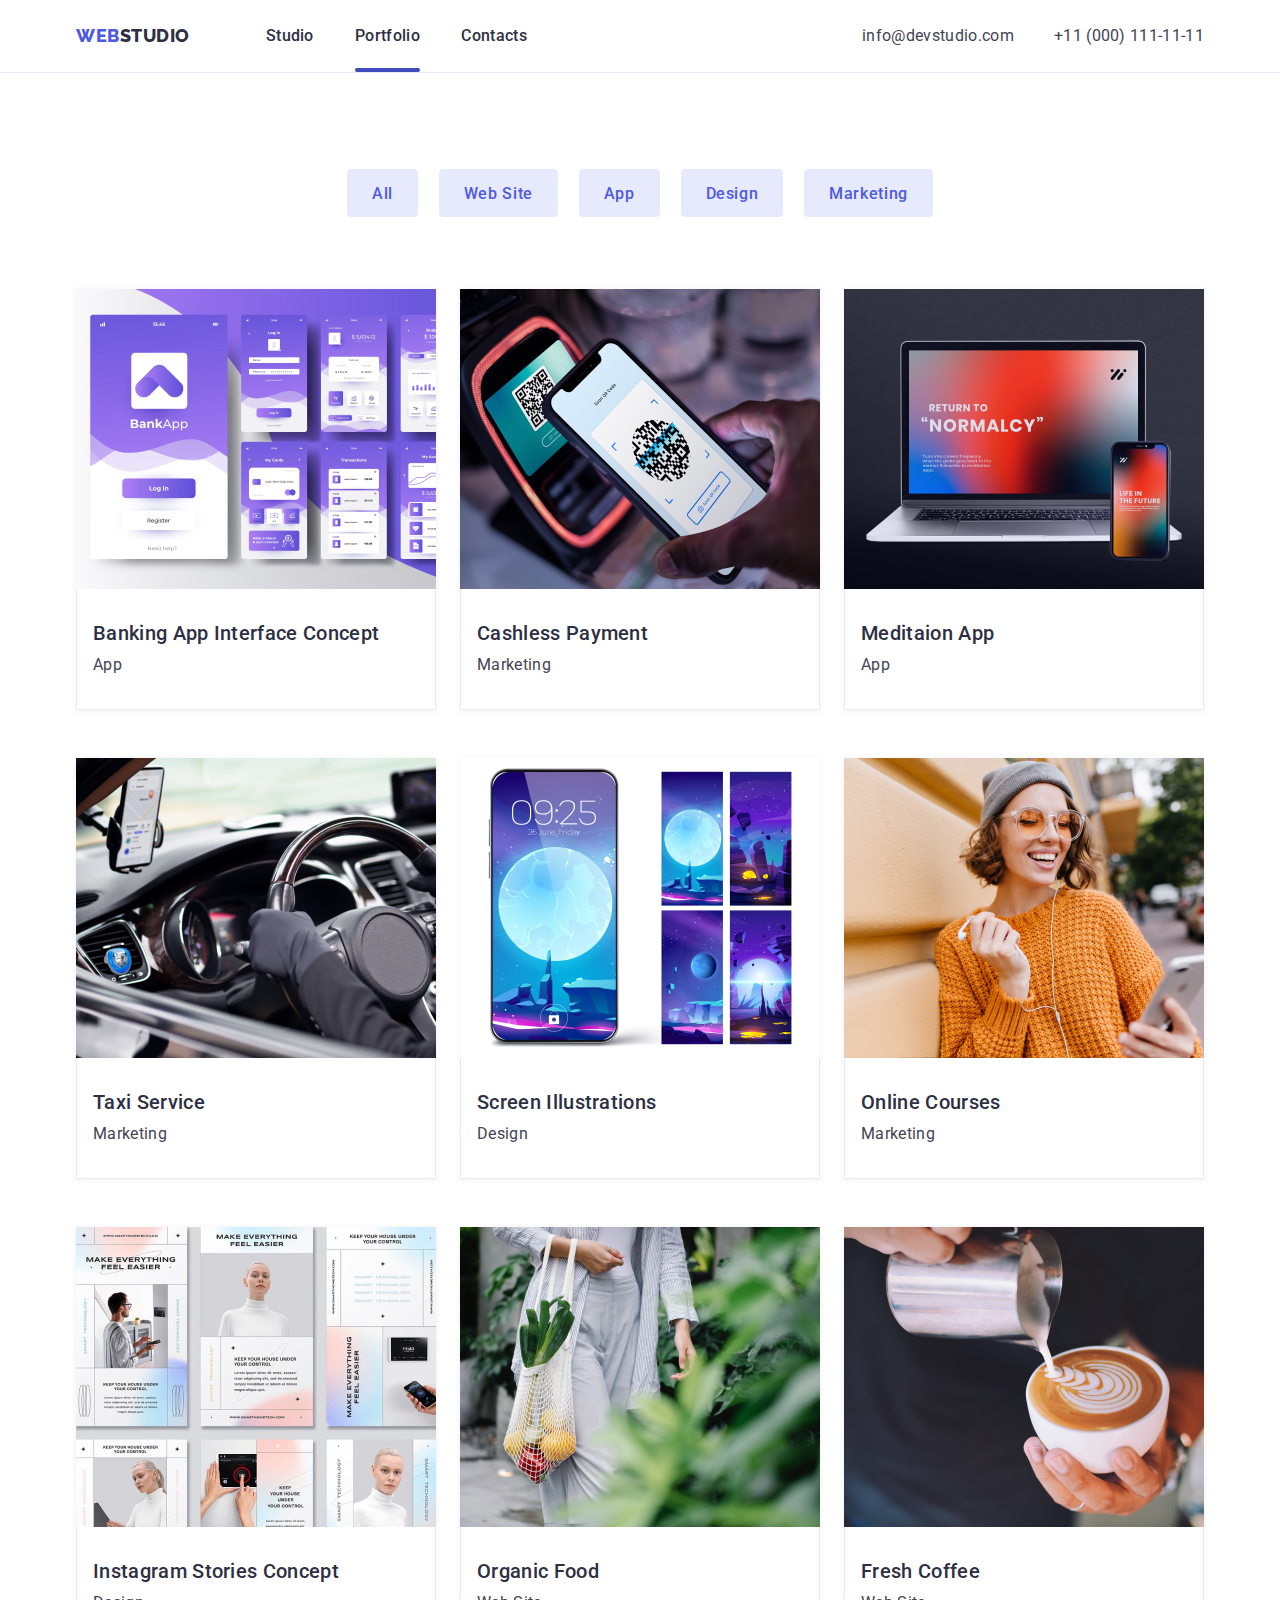
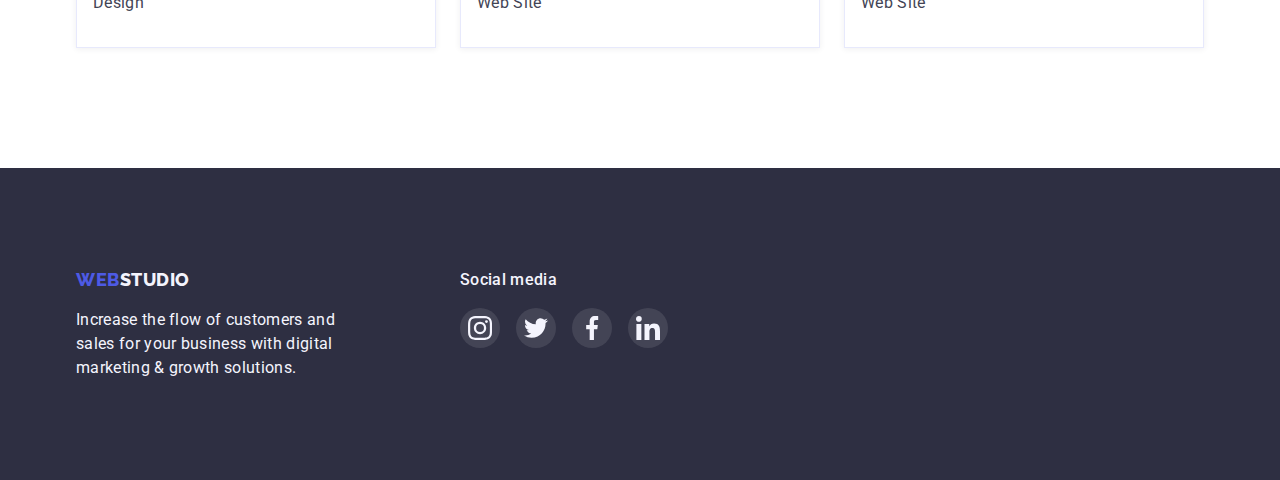
==== portfolio.html @ dc466aa8 "update" ====
<!DOCTYPE html>
<html lang="en">
  <head>
    <meta charset="UTF-8" />
    <meta http-equiv="X-UA-Compatible" content="IE=edge" />
    <meta name="viewport" content="width=device-width, initial-scale=1.0" />
    <title>WebStudio</title>
    <link rel="preconnect" href="https://fonts.googleapis.com" />
    <link rel="preconnect" href="https://fonts.gstatic.com" crossorigin />
    <link
      href="https://fonts.googleapis.com/css2?family=Raleway:wght@800&family=Roboto:wght@400;500;700;900&display=swap"
      rel="stylesheet"
    />
    <link
      href="https://cdn.jsdelivr.net/npm/modern-normalize@1.1.0/modern-normalize.min.css"
      rel="stylesheet"
    />
    <link rel="stylesheet" href="./css/styles.css" />
  </head>
  <body>
    <header>
      <div class="container flexbox-header">
        <nav class="nav-heder">
          <a class="logo link" href="./index.html"
            >Web<span class="logo-heder">Studio</span></a
          >
          <ul class="flexbox-nav">
            <li>
              <a class="stail-nav link" href="./index.html">Studio</a>
            </li>
            <li>
              <a class="stail-nav link current" href="./portfolio.html"
                >Portfolio</a
              >
            </li>
            <li>
              <a class="stail-nav link" href="">Contacts</a>
            </li>
          </ul>
        </nav>
        <ul class="flexbox-сontakts">
          <li>
            <a class="stail-contacts link" href="mailto:info@devstudio.com "
              >info@devstudio.com
            </a>
          </li>
          <li>
            <a class="stail-contacts link" href="tel:+110001111111 "
              >+11 (000) 111-11-11
            </a>
          </li>
        </ul>
      </div>
    </header>
    <main>
      <section class="section">
        <div class="container">
          <h1 hidden>portfolio</h1>
          <ul class="list box-filter">
            <li>
              <button class="filtr-btn" type="button">All</button>
            </li>
            <li>
              <button class="filtr-btn" type="button">Web Site</button>
            </li>
            <li>
              <button class="filtr-btn" type="button">App</button>
            </li>
            <li>
              <button class="filtr-btn" type="button">Design</button>
            </li>
            <li>
              <button class="filtr-btn" type="button">Marketing</button>
            </li>
          </ul>
          <ul class="list box-projekt">
            <li>
              <a href="" class="card link">
                <div class="tumb">
                  <img src="./image/portfolio/img1.jpg" alt="" width="360" />
                  <div class="overlay">
                    <p class="text-overlay">
                      14 Stylish and User-Friendly App Design Concepts · Task
                      Manager App · Calorie Tracker App · Exotic Fruit Ecommerce
                      App · Cloud Storage App
                    </p>
                  </div>
                </div>
                <div class="box-projekt-kontent">
                  <h2 class="name-proect">Banking App Interface Concept</h2>
                  <p>App</p>
                </div>
              </a>
            </li>
            <li>
              <a href="" class="card link">
                <div class="tumb">
                  <img src="./image/portfolio/img2.jpg" alt="" width="360" />
                  <div class="overlay">
                    <p class="text-overlay">
                      14 Stylish and User-Friendly App Design Concepts · Task
                      Manager App · Calorie Tracker App · Exotic Fruit Ecommerce
                      App · Cloud Storage App
                    </p>
                  </div>
                </div>
                <div class="box-projekt-kontent">
                  <h2 class="name-proect">Cashless Payment</h2>
                  <p>Marketing</p>
                </div>
              </a>
            </li>
            <li>
              <a href="" class="card link">
                <div class="tumb">
                  <img src="./image/portfolio/img3.jpg" alt="" width="360" />
                  <div class="overlay">
                    <p class="text-overlay">
                      14 Stylish and User-Friendly App Design Concepts · Task
                      Manager App · Calorie Tracker App · Exotic Fruit Ecommerce
                      App · Cloud Storage App
                    </p>
                  </div>
                </div>
                <div class="box-projekt-kontent">
                  <h2 class="name-proect">Meditaion App</h2>
                  <p class="text-projekt">App</p>
                </div>
              </a>
            </li>
            <li>
              <a href="" class="card link">
                <div class="tumb">
                  <img src="./image/portfolio/img4.jpg" alt="" width="360" />
                  <div class="overlay">
                    <p class="text-overlay">
                      14 Stylish and User-Friendly App Design Concepts · Task
                      Manager App · Calorie Tracker App · Exotic Fruit Ecommerce
                      App · Cloud Storage App
                    </p>
                  </div>
                </div>
                <div class="box-projekt-kontent">
                  <h2 class="name-proect">Taxi Service</h2>
                  <p class="text-projekt">Marketing</p>
                </div>
              </a>
            </li>
            <li>
              <a href="" class="card link">
                <div class="tumb">
                  <img src="./image/portfolio/img5.jpg" alt="" width="360" />
                  <div class="overlay">
                    <p class="text-overlay">
                      14 Stylish and User-Friendly App Design Concepts · Task
                      Manager App · Calorie Tracker App · Exotic Fruit Ecommerce
                      App · Cloud Storage App
                    </p>
                  </div>
                </div>
                <div class="box-projekt-kontent">
                  <h2 class="name-proect">Screen Illustrations</h2>
                  <p class="text-projekt">Design</p>
                </div>
              </a>
            </li>
            <li>
              <a href="" class="card link">
                <div class="tumb">
                  <img src="./image/portfolio/img6.jpg" alt="" width="360" />
                  <div class="overlay">
                    <p class="text-overlay">
                      14 Stylish and User-Friendly App Design Concepts · Task
                      Manager App · Calorie Tracker App · Exotic Fruit Ecommerce
                      App · Cloud Storage App
                    </p>
                  </div>
                </div>
                <div class="box-projekt-kontent">
                  <h2 class="name-proect">Online Courses</h2>
                  <p class="text-projekt">Marketing</p>
                </div>
              </a>
            </li>
            <li>
              <a href="" class="card link">
                <div class="tumb">
                  <img src="./image/portfolio/img7.jpg" alt="" width="360" />
                  <div class="overlay">
                    <p class="text-overlay">
                      14 Stylish and User-Friendly App Design Concepts · Task
                      Manager App · Calorie Tracker App · Exotic Fruit Ecommerce
                      App · Cloud Storage App
                    </p>
                  </div>
                </div>
                <div class="box-projekt-kontent">
                  <h2 class="name-proect">Instagram Stories Concept</h2>
                  <p class="text-projekt">Design</p>
                </div>
              </a>
            </li>
            <li>
              <a href="" class="card link">
                <div class="tumb">
                  <img src="./image/portfolio/img8.jpg" alt="" width="360" />
                  <div class="overlay">
                    <p class="text-overlay">
                      14 Stylish and User-Friendly App Design Concepts · Task
                      Manager App · Calorie Tracker App · Exotic Fruit Ecommerce
                      App · Cloud Storage App
                    </p>
                  </div>
                </div>
                <div class="box-projekt-kontent">
                  <h2 class="name-proect">Organic Food</h2>
                  <p>Web Site</p>
                </div>
              </a>
            </li>
            <li>
              <a href="" class="card link">
                <div class="tumb">
                  <img src="./image/portfolio/img9.jpg" alt="" width="360" />
                  <div class="overlay">
                    <p class="text-overlay">
                      14 Stylish and User-Friendly App Design Concepts · Task
                      Manager App · Calorie Tracker App · Exotic Fruit Ecommerce
                      App · Cloud Storage App
                    </p>
                  </div>
                </div>
                <div class="box-projekt-kontent">
                  <h2 class="name-proect">Fresh Coffee</h2>
                  <p>Web Site</p>
                </div>
              </a>
            </li>
          </ul>
        </div>
      </section>
    </main>
    <footer class="footer link">
      <div class="container footer-container">
        <div class="footer-link">
          <a class="logo-web link" href="./index.html"
            >Web<span class="logo-footer"> Studio</span></a
          >
          <p class="fuoter-tet">
            Increase the flow of customers and sales for your business with
            digital marketing & growth solutions.
          </p>
        </div>
        <div class="socmedia">
          <h3 class="footer-title">Social media</h3>
          <ul class="social-footer list">
            <li class="social-item">
              <a
                class="social-link-footer"
                href="https://instagram.com"
                rel="noopener noreferrer"
                aria-label="instagram link"
              >
                <svg class="social-icon-footer" width="24" height="24">
                  <use href="./image/icons.svg#icon-instagram"></use>
                </svg>
              </a>
            </li>
            <li class="social-item">
              <a
                class="social-link-footer"
                href="https://twitter.com"
                rel="noopener noreferrer"
                aria-label="twitter link"
              >
                <svg class="social-icon-footer" width="24" height="24">
                  <use href="./image/icons.svg#icon-twitter"></use>
                </svg>
              </a>
            </li>
            <li class="social-item">
              <a
                class="social-link-footer"
                href="https://facebook.com"
                rel="noopener noreferrer"
                aria-label="facebook link"
              >
                <svg class="social-icon-footer" width="24" height="24">
                  <use href="./image/icons.svg#icon-facebook"></use>
                </svg>
              </a>
            </li>
            <li class="social-item">
              <a
                class="social-link-footer"
                href="https://linkedin.com/"
                rel="noopener noreferrer"
                aria-label="linkedin link"
              >
                <svg class="social-icon-footer" width="24" height="24">
                  <use href="./image/icons.svg#icon-linkedin"></use>
                </svg>
              </a>
            </li>
          </ul>
        </div>
      </div>
    </footer>
  </body>
</html>
---- css/styles.css ----
:root {
  /* fonts */
  --primary-font: "Roboto";
  --logo-font: "Raleway";
  /*Text color*/
  --slate: #434455;
  --light-slate: #8e8f99;

  /* BG color*/
  --background: #ffffff;
  --cornflower: #e7e9fc;

  --iris: #4d5ae5;
  --ocean: #404bbf;
  --navy-blue: #2e2f42;
  --green: #31d0aa;
  --cornflower: #e7e9fc;
  --gloud: #f4f4fd;
  --novy-blue-modal: #2e2f42;
  --grey: #2e2f42;
}
/* reset styles */

h1,
h2,
h3,
h4,
h5,
h6,
p {
  margin: 0px;
}

img {
  display: block;
}

button {
  cursor: pointer;
}

.list {
  list-style-type: none;
  margin: 0;
  padding: 0;
}

.link {
  text-decoration: none;
  color: currentColor;
  display: block;
}

/*Others*/
body {
  font-family: var(--primary-font), sans-serif;
  font-size: 16px;
  line-height: calc(24 / 16);
  letter-spacing: 0.02em;
  color: var(--slate);
}
ul {
  list-style: none;
  margin: 0px;
  padding: 0px;
}
.container {
  width: 1158px;
  padding-right: 15px;
  padding-left: 15px;
  margin-left: auto;
  margin-right: auto;
}
header {
  border-bottom: 1px solid #e7e9fc;
}
.nav-heder {
  display: flex;
  align-items: center;
}
.adress {
  margin-left: auto;
}
.flexbox-header {
  display: flex;
  justify-content: space-between;
  gap: 40px;
}
.flexbox-nav {
  display: flex;
  justify-content: space-between;
  width: 261px;
  margin-left: 76px;
}
.flexbox-сontakts {
  display: flex;
  justify-content: space-between;
  gap: 40px;
}

.stail-nav {
  font-weight: 500;
  letter-spacing: 0.02em;
  color: var(--navy-blue);
  padding: 24px 0px;
  position: relative;

  transition: calor 1000ms cubic-bezier(0.4, 0, 0.2, 1);
}
.stail-nav link:hover,
.stail-nav link:focus {
  color: var(--ocean);
}
.stail-nav.current::after {
  content: "";
  position: absolute;
  display: block;
  bottom: 0;
  width: 100%;
  height: 4px;
  border-radius: 2px;
  background-color: var(--ocean);
}
.stail-nav:hover,
.stail-nav:focus,
.contact:hover,
.contact:focus {
  color: var(--hover-bt);
}
.logo {
  font-family: "Raleway", sans-serif;
  font-style: normal;
  font-weight: 800;
  font-size: 18px;
  line-height: calc(24 / 18);
  letter-spacing: 0.03em;
  text-transform: uppercase;
  color: var(--iris);
}
.logo-heder {
  color: var(--navy-blue);
}
.stail-contacts {
  font-weight: 400;
  letter-spacing: 0.02em;
  color: var(--slate);
  padding: 24px 0px;
}
.stail-contacts:hover,
.stail-contacts:focus {
  color: var(--ocean);
}
.hero {
  display: flex;
  align-items: center;
  justify-content: center;
  max-height: 600px; /*висота контента*/
  max-width: 1440px;
  padding-top: 188px; /*відстань від рамки с середену до контенту*/
  padding-bottom: 188px; /*відстань від рамки с середену до контенту*/
  background-color: var(--navy-blue);
  background-image: linear-gradient(
      rgba(46, 47, 66, 0.7),
      rgba(46, 47, 66, 0.7)
    ),
    url(../image/fon/fon-hero.png);
  background-repeat: no-repeat;
  background-position: center;
  background-size: cover;
  margin-left: auto;
  margin-right: auto;
}
.hero-title {
  font-weight: 700;
  font-size: 56px;
  line-height: calc(60 / 56);
  letter-spacing: 0.02em;
  color: var(--background);
  /*позиціювання*/
  text-align: center; /*розміщення тексту по центру*/
  margin-bottom: 48px; /*нижній відступ від рамки*/
}
.button-stile {
  border: none;
  font-family: "Roboto";
  background: var(--iris);
  font-weight: 500;
  font-size: 16px;
  line-height: calc(24 / 16);
  letter-spacing: 0.04em;
  color: var(--background);
  display: block;
  padding: 16px 32px;
  margin: 0px auto;
  box-shadow: 0px 4px 4px rgba(0, 0, 0, 0.15); /*стиль тіні*/
  border-radius: 4px;
  transition: background-color 250ms cubic-bezier(0.4, 0, 0.2, 1);
}
.button-stile:hover,
.button-stile:focus {
  background-color: var(--ocean);
}
.standart {
  /*внутрішні відступи від рамки*/
  padding-top: 120px;
  padding-bottom: 120px;
}
.list-standards {
  display: flex;
  justify-content: space-between; /*Вирівнює елементи flex вздовж головної осі поточного рядка контейнера flex.*/
}
.li-standart {
  display: flex;
  flex-direction: column;
  align-items: flex-start;
  padding: 0px;
  gap: 8px;
  width: 264px;
}
.icons {
  display: flex;
  width: 264px;
  height: 112px;
  background: var(--gloud);
  border-radius: 4px;
  justify-content: center;
  align-items: center;
}
.icons-stan {
  position: absolute;
  width: 64px;
  height: 64px;
  left: 100px;
  top: 24px;
}
.feature {
  position: absolute;
  width: 1px;
  height: 1px;
  margin: -1px;
  border: 0;
  padding: 0;
  white-space: nowrap;
  clip-path: inset(100%);
  clip: rect(0 0 0 0);
  overflow: hidden;
}

.stile-title-standart {
  font-weight: 500;
  font-size: 20px;
  line-height: calc(24 / 20);
  color: var(--navy-blue);
  margin-bottom: 8px;
}
.stile-text-standart {
  color: var(--slate);
}
.works {
  padding-bottom: 120px;
}
.work {
}

.work-title {
  font-weight: 700;
  font-size: 36px;
  line-height: calc(40 / 36);
  color: var(--navy-blue);
  margin-bottom: 74px;
  text-transform: capitalize; /*Керує ефектами використання великих літер у тексті елемента.*/
  text-align: center; /*Описує, як вбудований вміст блоку вирівнюється по горизонталі, якщо 
                        вміст не повністю заповнює поле рядка.*/
}
.list-works {
  display: flex;
  justify-content: center;
  gap: 24px;
}
.teams {
  background-color: var(--gloud);
  padding-top: 120px;
  padding-bottom: 120px;
}
.team-title {
  font-weight: 700;
  font-size: 36px;
  line-height: calc(40 / 26);
  color: var(--navy-blue);
  text-transform: capitalize;
  text-align: center;
  margin-bottom: 72px;
}
.team-list {
  display: flex;
  gap: 24px;
  justify-content: center;
}
.li-teams {
  width: 264px;

  background: #ffffff;
  box-shadow: 0px 1px 6px rgba(46, 47, 66, 0.08),
    0px 1px 1px rgba(46, 47, 66, 0.16), 0px 2px 1px rgba(46, 47, 66, 0.08);
  border-radius: 0px 0px 4px 4px;
}
.team-name {
  font-weight: 500;
  font-size: 20px;
  line-height: calc(24 / 20);
  letter-spacing: 0.02em;
  color: var(--navy-blue);
  margin-bottom: 8px;
}
.team-position {
  font-weight: 400;
  color: var(--slate);
  margin-bottom: 8px;
}
.team-card-kontent {
  display: flex;
  flex-direction: column;
  justify-content: center;
  align-items: center;
  padding: 32px 16px;
}
.socials {
  display: flex;
  align-items: center;
  justify-content: center;
  gap: 10px;
}
.socials-link {
  display: flex;
  align-items: center;
  justify-content: center;
  width: 44px;
  height: 44px;
  background-color: var(--iris);
  border-radius: 50%;
  transition: background-color 250ms cubic-bezier(0.4, 0, 0.2, 1);
}
.socials-link:hover,
.socials-link:focus {
  background-color: var(--ocean);
}
.socials-icon {
  fill: var(--gloud);
}
.customers {
  padding-top: 130px;
  padding-bottom: 120px;
}
.title-costomers {
  font-size: 36px;
  line-height: calc(40 / 36);
  color: var(--navy-blue);
  text-transform: capitalize;
  text-align: center;
  margin-bottom: 30px;
}
.lists-costomers {
  display: flex;
  justify-content: space-between;
}
.icons-costomer {
  fill: currentColor;
}
.link-castom {
  display: flex;
  width: 168px;
  height: 88px;
  justify-content: center;
  align-items: center;
  color: #8e8f99;
  box-sizing: border-box;
  border: 1px solid #8e8f99;
  border-radius: 4px;
  transition: color 250ms cubic-bezier(0.4, 0, 0.2, 1),
    border 250ms cubic-bezier(0.4, 0, 0.2, 1);
}
.link-castom:hover,
.link-castom:focus {
  color: var(--ocean);
  border: 1px solid #404bbf;
}
.footer {
  background-color: var(--navy-blue);
  padding: 100px 0px;
}
.footer-container {
  display: flex;
}
.footer-link {
  display: flex;
  justify-content: flex-start;
  flex-direction: column;
  margin-right: 120px;
}
.logo-web {
  font-family: var(--logo-font);
  font-weight: 800;
  font-size: 18px;
  line-height: calc(24 / 18);
  letter-spacing: 0.03em;
  text-transform: uppercase;
  display: flex;
  align-items: center;
  color: var(--iris);
}
.logo-footer {
  font-family: var(--logo-font);
  font-weight: 800;
  font-size: 18px;
  line-height: calc(24 / 18);
  letter-spacing: 0.03em;
  color: var(--gloud);
}
.fuoter-tet {
  font-weight: 400;
  font-size: 16px;
  line-height: calc(24 / 16);
  letter-spacing: 0.02em;
  color: var(--gloud);

  margin-top: 16px;
  width: 264px;
  height: 72px;
}
.socmedia {
  display: flex;
  flex-wrap: wrap;
  width: 208px;
  height: 80px;
}
.footer-title {
  color: var(--gloud);
  margin-bottom: 16px;
  font-weight: 500;
  font-size: 16px;
  line-height: calc(24 / 16);
}
.social-footer {
  display: flex;
  align-items: center;
  justify-content: center;
  gap: 16px;
}
.social-icon-footer {
  fill: var(--gloud);
}
.social-link-footer {
  display: flex;
  align-items: center;
  justify-content: center;
  width: 40px;
  height: 40px;

  background-color: rgba(255, 255, 255, 0.1);
  border-radius: 50%;
  transition: background-color 250ms cubic-bezier(0.4, 0, 0.2, 1);
}
.social-link-footer:hover,
.social-link-footer:focus {
  background-color: var(--green);
}

/*Portfolio*/
.section {
  padding-top: 96px;
  padding-bottom: 120px;
}
.box-filter {
  display: flex;
  justify-content: space-between;
  margin-bottom: 72px;
  width: 586px;

  margin-right: auto;
  margin-left: auto;
}
.filtr-btn {
  font-family: "Roboto";
  border: none;
  cursor: pointer;
  font-weight: 500;
  font-size: 16px;
  line-height: calc(24 / 16);
  letter-spacing: 0.04em;
  color: var(--iris);
  background-color: var(--cornflower);
  border: 1px solid #e7e9fc;
  border-radius: 4px;
  height: 48px;
  display: block;
  padding: 12px 24px;
  margin: 0px auto;
  transition: background-color 250ms cubic-bezier(0.4, 0, 0.2, 1),
    color 250ms cubic-bezier(0.4, 0, 0.2, 1),
    border-color 250ms cubic-bezier(0.4, 0, 0.2, 1),
    box-shadow 250ms cubic-bezier(0.4, 0, 0.2, 1);
}
.filtr-btn:hover,
.filtr-btn:focus {
  background-color: var(--ocean);
  color: var(--background);
  border-color: var(--iris);
  box-shadow: 0px 4px 4px rgba(0, 0, 0, 0.25);
}
.box-projekt {
  display: flex;
  flex-wrap: wrap;
  gap: 48px 24px;
}
.tumb {
  position: relative;
  overflow: hidden;
}
.overlay {
  position: absolute;
  top: 0;
  left: 0;
  width: 100%;
  height: 100%;
  transform: translateY(100%);
  transition: transform 250ms;
  transition-timing-function: cubic-bezier(0.4, 0, 0.2, 1);
  background-color: #4d5ae5;
}
.text-overlay {
  padding: 40px 32px;
  color: #f4f4fd;
}
.card:hover,
.card:focus {
  width: 360px;
  height: 420px;
  box-shadow: 0px 1px 6px rgba(46, 47, 66, 0.08);
}

.card:hover .overlay,
.card:focus .overlay {
  transform: translateY(0);
}
.card {
  width: 360px;
  background: #ffffff;
  box-shadow: 0px 1px 6px rgba(46, 47, 66, 0.08);
}
.box-projekt-kontent {
  display: flex;
  flex-direction: column;
  justify-content: center;
  align-items: flex-start;
  padding: 32px 16px;
  gap: 8px;
  border: 1px solid #e7e9fc;
  border-top: none;
}
.name-proect {
  font-weight: 500;
  font-size: 20px;
  line-height: calc(24 / 20);
  color: var(--navy-blue);
}
/**
  |============================
  | Modal window
  |============================
*/
.backdrop {
  position: fixed;
  top: 0;
  left: 0;
  width: 1440px;
  height: 676px;
  background: rgba(46, 47, 66, 0.4);
}
.backdrop.is-hidden {
  left: 180px;
  top: 96px;
  opacity: 0;
  visibility: hidden;
  pointer-events: none;
  transition-delay: 250ms;
}
.modal {
  position: absolute;
  top: calc(50% - 275px);
  left: calc(50% - 225px);
  width: 408px;
  min-height: 576px;
  background-color: #fcfcfc;
  border-radius: 4px;
  box-shadow: 0px 1px 1px rgba(0, 0, 0, 0.14), 0px 1px 3px rgba(0, 0, 0, 0.12),
    0px 2px 1px rgba(0, 0, 0, 0.2);
}
.modal-btn {
  position: absolute;
  top: 8px;
  right: 8px;
  display: flex;
  align-items: center;
  justify-content: center;
  width: 24px;
  height: 24px;
  padding: 0;
  border: none;
  border-radius: 50%;
  background-color: var(--cornflower);
}
.modal-icon {
  background: #e7e9fc;
}
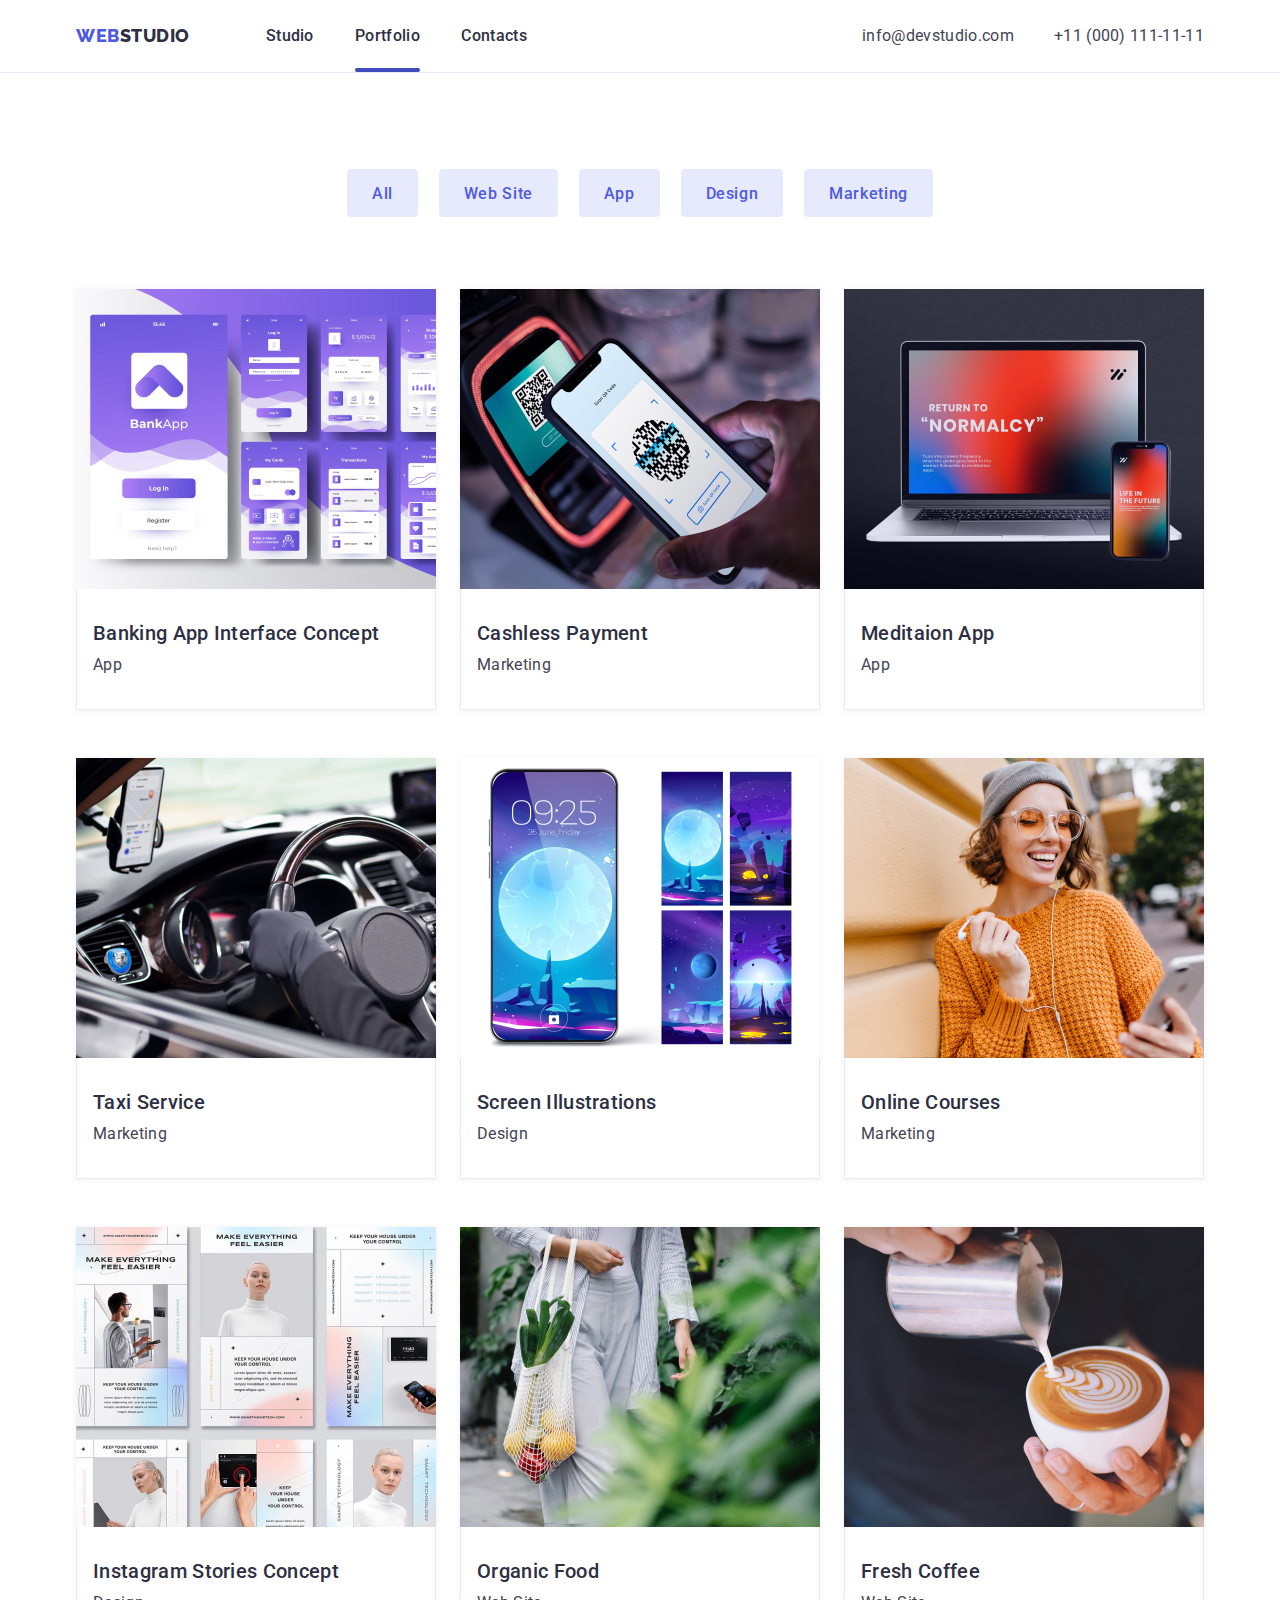
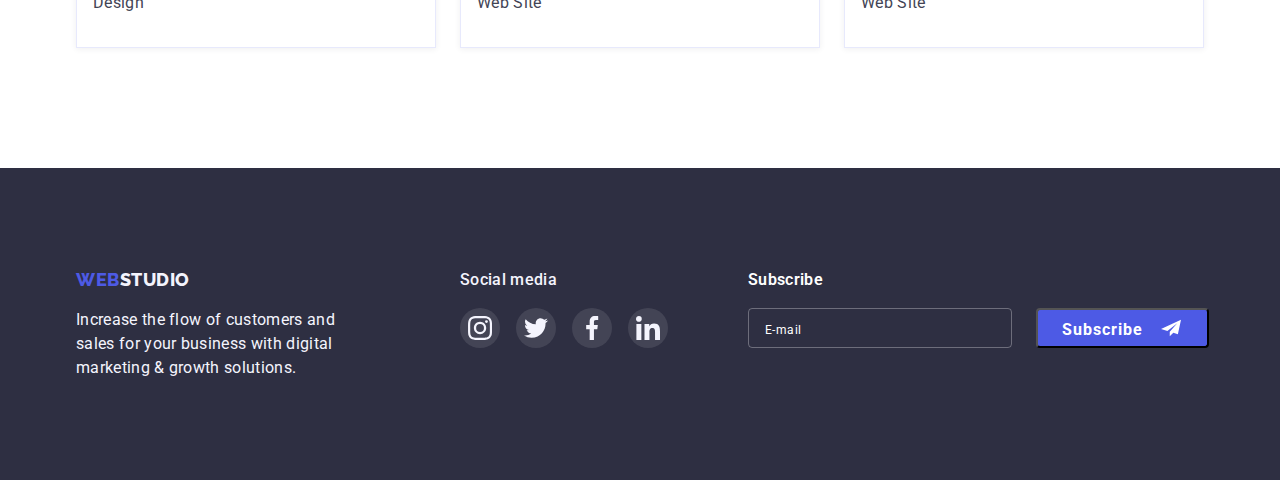
==== commit 714474c5: "гз" ====
--- a/portfolio.html
+++ b/portfolio.html
@@ -304,6 +304,26 @@
             </li>
           </ul>
         </div>
+        <div class="subscrible-wrapper">
+          <b class="text-form-footer">Subscribe</b>
+          <form class="form-footer">
+            <label class="footer-form-label">
+              <input
+                class="footer-form-field"
+                type="email"
+                placeholder="E-mail"
+                name="subscrible-email"
+                required
+              />
+            </label>
+            <button class="button-footer" type="submit">
+              Subscribe
+              <svg class="subscrible-icon" width="24" height="20">
+                <use href="./image/icons.svg#plane"></use>
+              </svg>
+            </button>
+          </form>
+        </div>
       </div>
     </footer>
   </body>
--- a/css/styles.css
+++ b/css/styles.css
@@ -104,8 +104,7 @@
   color: var(--navy-blue);
   padding: 24px 0px;
   position: relative;
-
-  transition: calor 1000ms cubic-bezier(0.4, 0, 0.2, 1);
+  transition: color 250ms cubic-bezier(0.4, 0, 0.2, 1);
 }
 .stail-nav link:hover,
 .stail-nav link:focus {
@@ -125,7 +124,7 @@
 .stail-nav:focus,
 .contact:hover,
 .contact:focus {
-  color: var(--hover-bt);
+  color: var(--ocean);
 }
 .logo {
   font-family: "Raleway", sans-serif;
@@ -145,6 +144,7 @@
   letter-spacing: 0.02em;
   color: var(--slate);
   padding: 24px 0px;
+  transition: color 250ms cubic-bezier(0.4, 0, 0.2, 1);
 }
 .stail-contacts:hover,
 .stail-contacts:focus {
@@ -432,6 +432,7 @@
   flex-wrap: wrap;
   width: 208px;
   height: 80px;
+  margin-right: 80px;
 }
 .footer-title {
   color: var(--gloud);
@@ -563,6 +564,62 @@
   line-height: calc(24 / 20);
   color: var(--navy-blue);
 }
+.subscrible-icon {
+  display: inline-block;
+  margin-left: 16px;
+  fill: #ffffff;
+}
+.form-footer {
+  display: flex;
+  justify-content: center;
+}
+.footer-form-label {
+  margin-right: 24px;
+}
+.text-form-footer {
+  display: block;
+  margin-bottom: 16px;
+  font-weight: 600;
+  font-size: 16px;
+  line-height: 1.5;
+  color: #ffffff;
+}
+.footer-form-label {
+  color: #ffffff;
+}
+.footer-form-field {
+  width: 264px;
+  height: 40px;
+  padding: 8px 16px;
+  background-color: transparent;
+  border: 1px solid rgba(255, 255, 255, 0.3);
+  border-radius: 4px;
+  outline: none;
+  color: #ffffff;
+}
+.footer-form-field::placeholder {
+  font-size: 12px;
+  line-height: 2;
+  letter-spacing: 0.04em;
+  color: #ffffff;
+  /* color: rgba(255, 255, 255, 0.6); */
+}
+
+.button-footer {
+  display: flex;
+  height: 40px;
+  padding: 8px 24px;
+  background-color: #4d5ae5;
+  border-radius: 4px;
+  transition-duration: 250ms;
+  transition-timing-function: cubic-bezier(0.4, 0, 0.2, 1);
+  transition-property: color, background-color;
+  font-weight: 700;
+  font-size: 16px;
+  line-height: 1.5;
+  letter-spacing: 0.06em;
+  color: #ffffff;
+}
 /**
   |============================
   | Modal window
@@ -572,8 +629,8 @@
   position: fixed;
   top: 0;
   left: 0;
-  width: 1440px;
-  height: 676px;
+  width: 100%;
+  height: 100%;
   background: rgba(46, 47, 66, 0.4);
 }
 .backdrop.is-hidden {
@@ -584,21 +641,29 @@
   pointer-events: none;
   transition-delay: 250ms;
 }
+.backdrop.is-hidden .modal {
+  width: 0px;
+  opacity: 0;
+  transition: 200ms;
+}
 .modal {
   position: absolute;
-  top: calc(50% - 275px);
-  left: calc(50% - 225px);
+  top: 50%;
+  left: 50%;
+  transform: translate(-50%, -50%);
+  padding: 72px 24px 24px 24px;
   width: 408px;
   min-height: 576px;
   background-color: #fcfcfc;
   border-radius: 4px;
   box-shadow: 0px 1px 1px rgba(0, 0, 0, 0.14), 0px 1px 3px rgba(0, 0, 0, 0.12),
     0px 2px 1px rgba(0, 0, 0, 0.2);
+  transition: width 400ms ease 200ms, opacity 400ms, ease 200ms;
 }
 .modal-btn {
   position: absolute;
-  top: 8px;
-  right: 8px;
+  top: 24px;
+  right: 24px;
   display: flex;
   align-items: center;
   justify-content: center;
@@ -608,7 +673,176 @@
   border: none;
   border-radius: 50%;
   background-color: var(--cornflower);
-}
-.modal-icon {
-  background: #e7e9fc;
-}
+  transition: background-color 250ms cubic-bezier(0.4, 0, 0.2, 1);
+}
+.modal-btn:hover,
+.modal-btn:focus {
+  fill: #ffffff;
+  background: #404bbf;
+}
+/* -------------------------- */
+.modal-title {
+  display: block;
+  text-align: center;
+  margin-bottom: 16px;
+  font-size: 16px;
+  line-height: calc(24 / 16);
+  text-align: center;
+  letter-spacing: 0.02em;
+  color: #2e2f42;
+}
+
+.modal-form {
+  display: flex;
+  flex-direction: column;
+  padding: 72px 24px 24px 24px;
+}
+.modal-form-label {
+  margin-bottom: 4px;
+  font-size: 12px;
+  line-height: 1.17;
+  letter-spacing: 0.01em;
+  color: #8e8f99;
+}
+.modal-form-group {
+  position: relative;
+  margin-bottom: 8px;
+}
+.modal-form-icon {
+  position: absolute;
+  top: 50%;
+  left: 16px;
+  transform: translateY(-50%);
+  fill: #434455;
+  transition: fill 250ms cubic-bezier(0.4, 0, 0.2, 1);
+}
+.form-text {
+  margin-bottom: 16px;
+  font-weight: 600;
+  font-size: 16px;
+  line-height: calc(24 / 16);
+  text-align: center;
+  color: #2e2f42;
+}
+
+.modal-form-checkbox {
+  font-size: 12px;
+  line-height: calc(16 / 24);
+  letter-spacing: 0.04em;
+  margin-bottom: 24px;
+}
+
+.modal-form-input {
+  display: block;
+  width: 100%;
+  height: 40px;
+  padding-left: 34px;
+  color: #434455;
+  border: 1px solid rgba(33, 33, 33, 0.2);
+  border-radius: 4px;
+  transition: border 250ms cubic-bezier(0.4, 0, 0.2, 1);
+}
+
+.modal-form-input:focus {
+  outline: none;
+  border-color: #404bbf;
+}
+
+.modal-form-input:focus + .modal-form-icon {
+  fill: #404bbf;
+}
+.modal-form-comment {
+  margin-bottom: 16px;
+  width: 100%;
+  height: 120px;
+  padding: 8px 16px;
+  resize: none;
+  border: 1px solid rgba(33, 33, 33, 0.2);
+  border-radius: 4px;
+  color: #434455;
+  transition: border 250ms cubic-bezier(0.4, 0, 0.2, 1);
+}
+.modal-form-comment::placeholder {
+  font-size: 12px;
+  line-height: 1.17;
+  letter-spacing: 0.01em;
+  color: rgba(117, 117, 117, 0.5);
+}
+.modal-form-comment:focus {
+  border-color: #404bbf;
+  outline: none;
+}
+.form-checkbox {
+  display: flex;
+  align-items: baseline;
+  margin-bottom: 24px;
+}
+.form-checkbox-label {
+  position: relative;
+  display: block;
+  margin-left: 24px;
+  font-size: 12px;
+  line-height: 1.33;
+  letter-spacing: 0.04em;
+  color: #757575;
+}
+.form-checkbox-input {
+  display: block;
+  position: absolute;
+  width: 16px;
+  height: 16px;
+  border: none;
+}
+.form-checkbox-label::before {
+  position: absolute;
+  content: "";
+  top: 0px;
+  left: -24px;
+  width: 16px;
+  height: 16px;
+  border: 1.25px solid #2e2f42;
+  border-radius: 2px;
+  background-color: var(#ffffff);
+  transition: border 250ms cubic-bezier(0.4, 0, 0.2, 1),
+    background-color 250ms cubic-bezier(0.4, 0, 0.2, 1);
+}
+.form-checkbox-input:checked + .form-checkbox-label::before {
+  background-color: #4d5ae5;
+  background-image: url(../images/checkbox.svg);
+  border-color: #4d5ae5;
+  background-repeat: no-repeat;
+  background-size: 100%;
+  background-position: center;
+  fill: var(#ffffff);
+}
+.modal-form-link {
+  display: inline-block;
+  font-size: 12px;
+  line-height: 1.33;
+  letter-spacing: 0.04em;
+  color: #4d5ae5;
+}
+.contact-form-btn {
+  width: 170px;
+  padding: 16px 32px;
+  margin: 0 auto;
+  background-color: #4d5ae5;
+  box-shadow: 0px 4px 4px rgba(0, 0, 0, 0.15);
+  border-radius: 4px;
+  border: none;
+  font-weight: 600;
+  font-size: 16px;
+  line-height: calc(24 / 16);
+  letter-spacing: 0.04em;
+  color: #ffffff;
+  transition: box-shadow 250ms cubic-bezier(0.4, 0, 0.2, 1);
+}
+
+.button-footer:hover,
+.button-footer:focus,
+.contact-form-btn:hover,
+.contact-form-btn:focus {
+  background-color: #404bbf;
+  box-shadow: 0px 1px 6px rgba(46, 47, 66, 0.08),
+    0px 1px 1px rgba(46, 47, 66, 0.16), 0px 2px 1px rgba(46, 47, 66, 0.08);
+}
